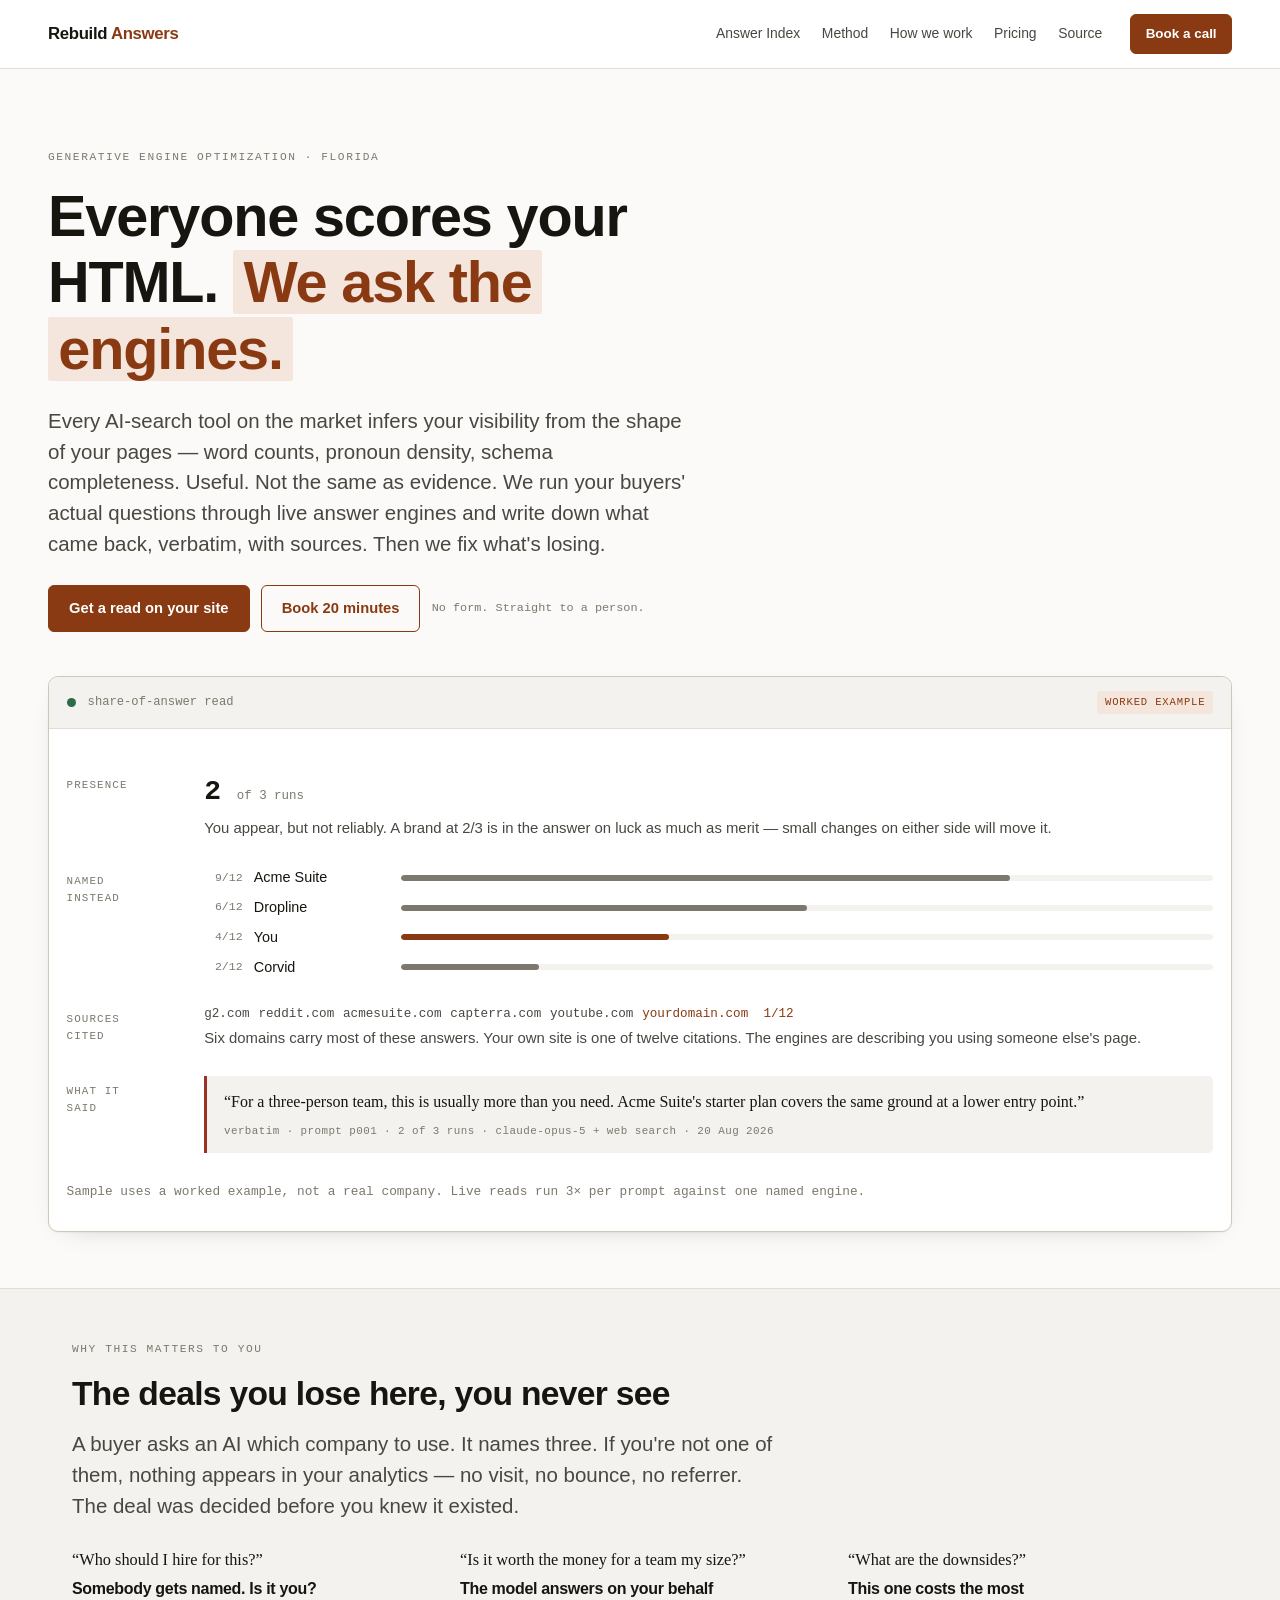
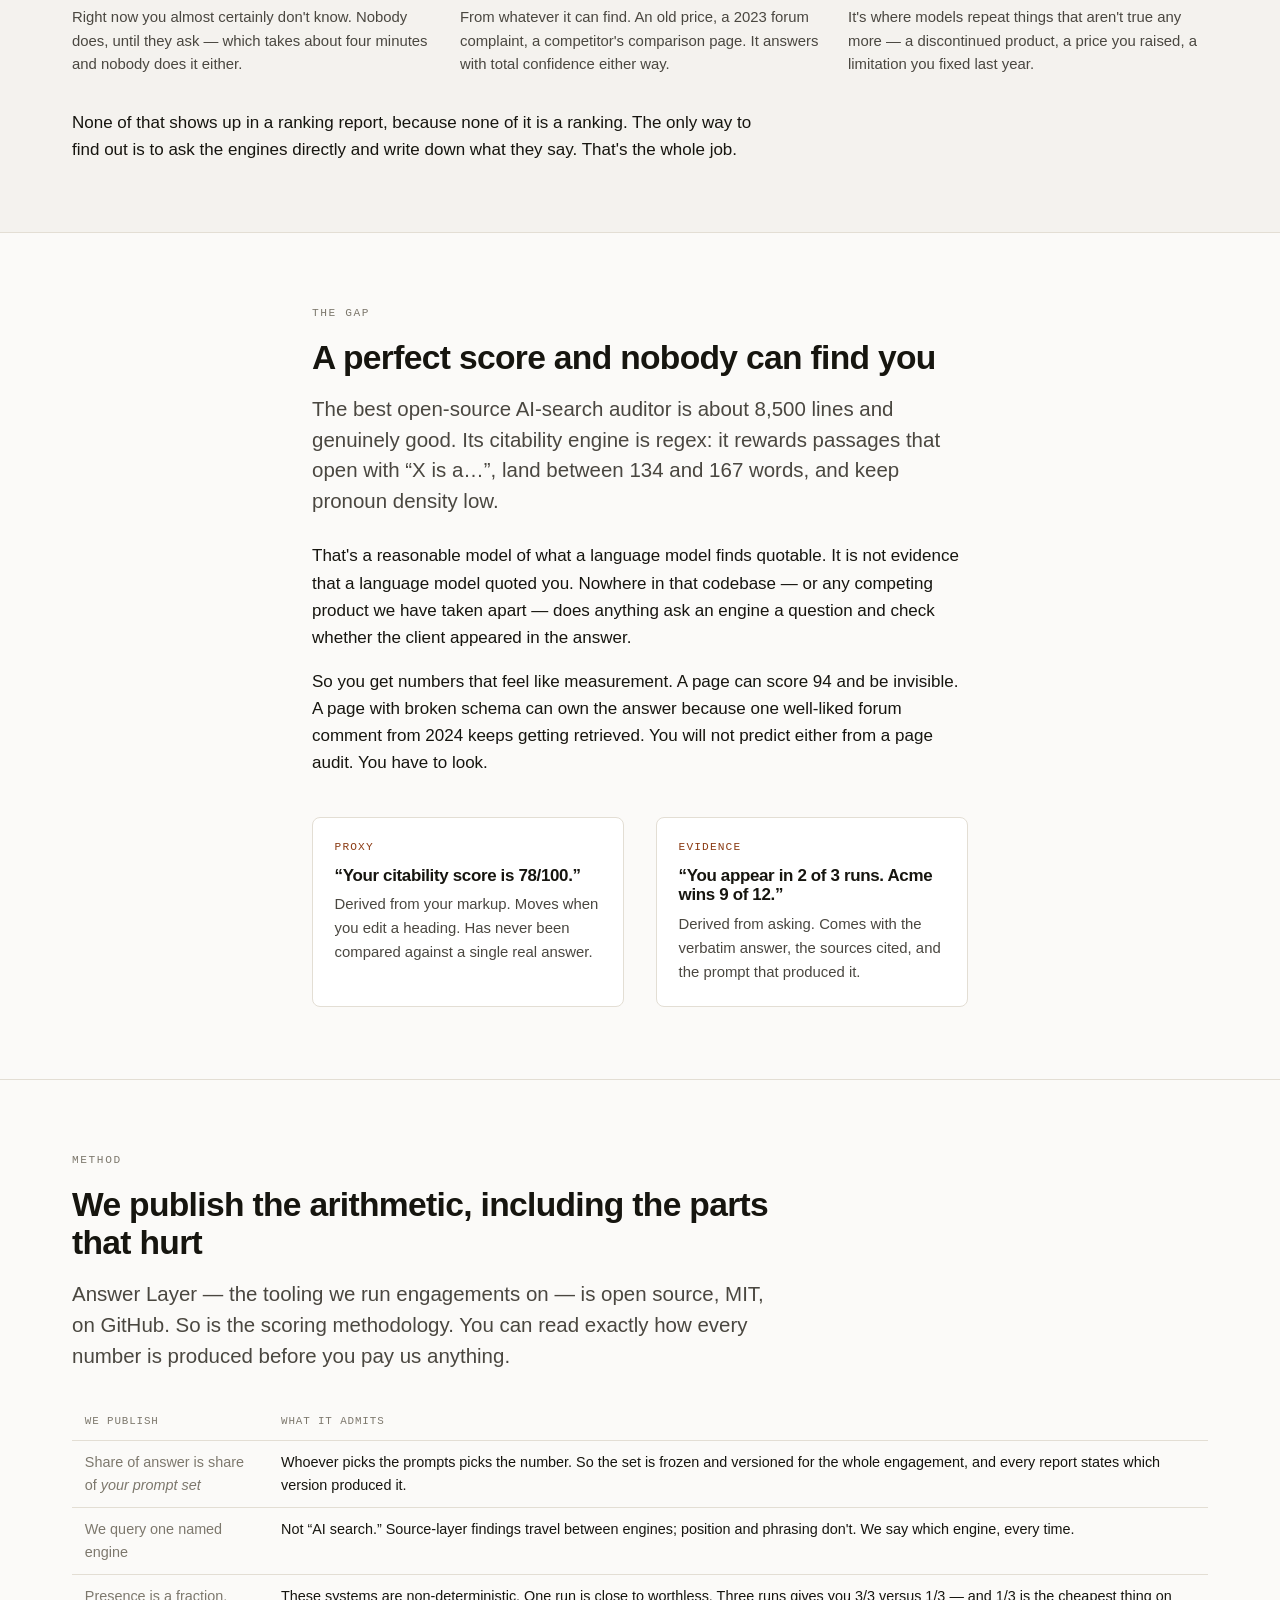
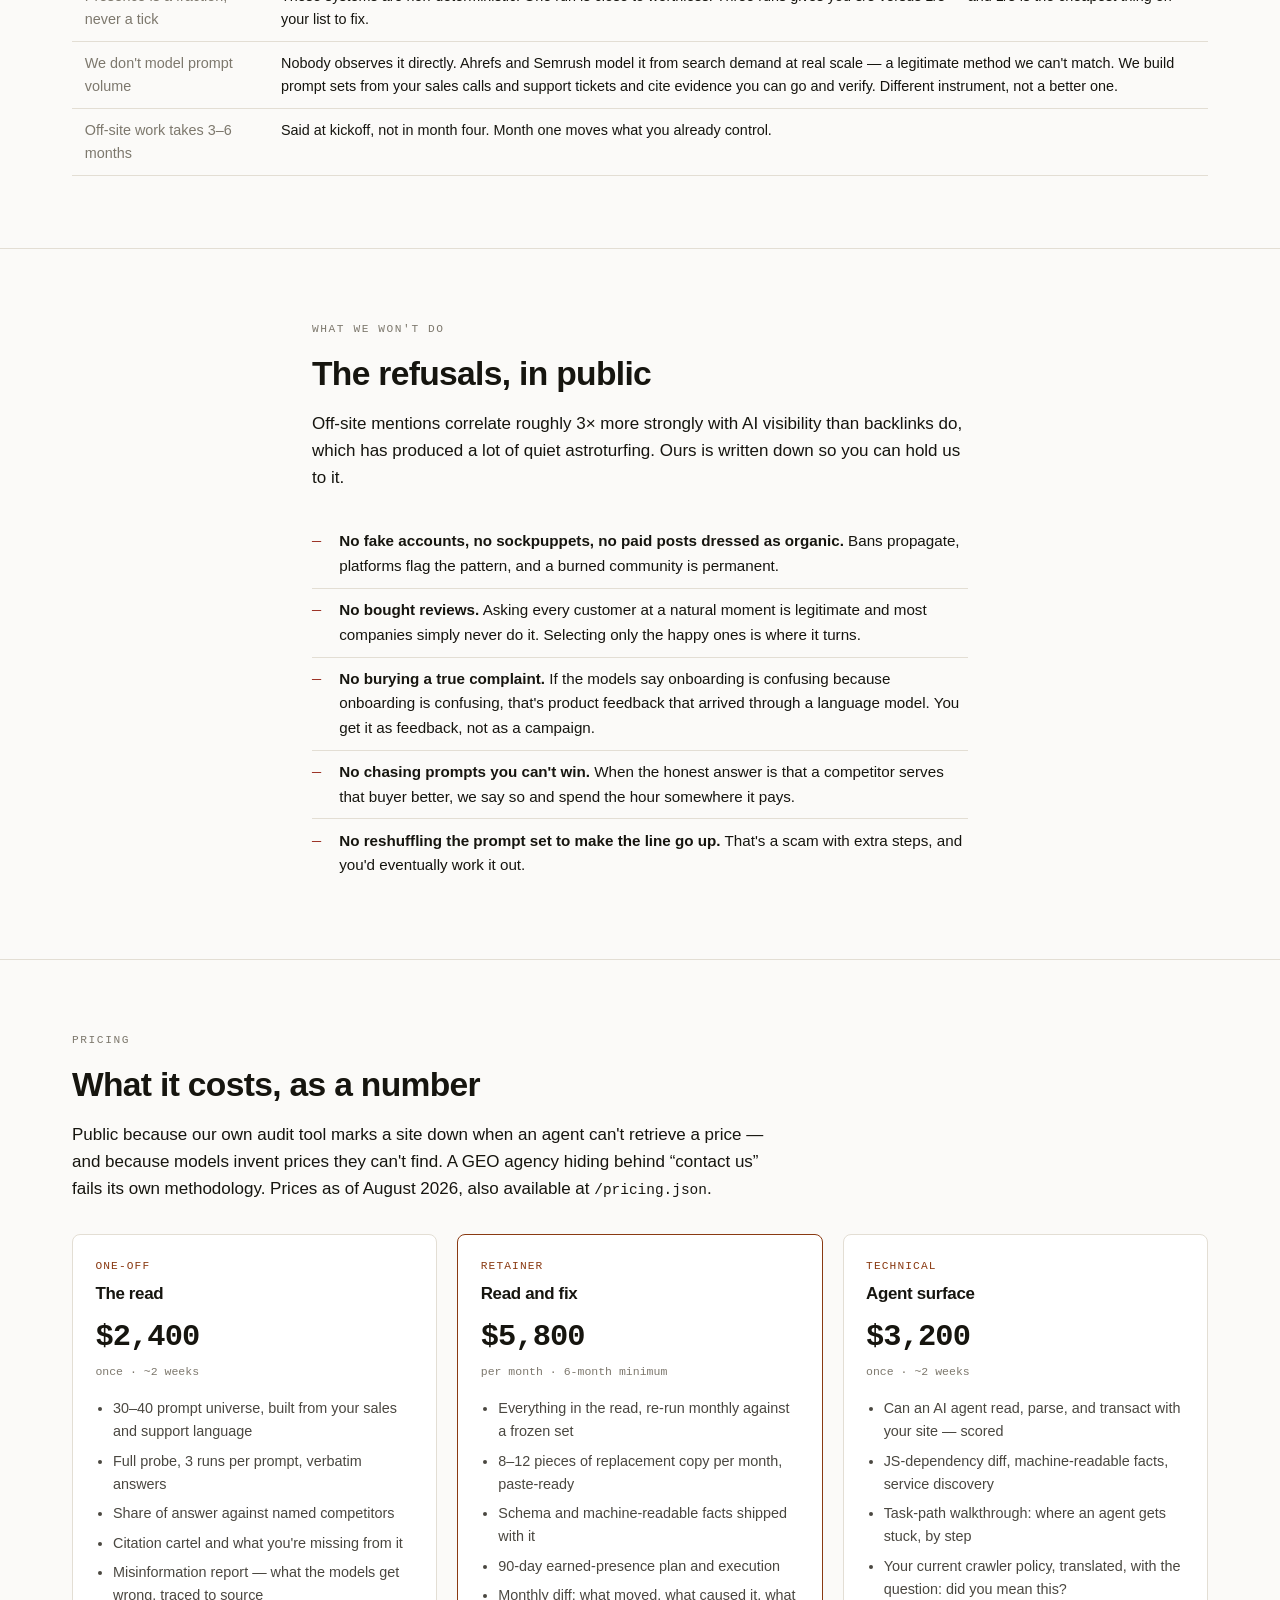
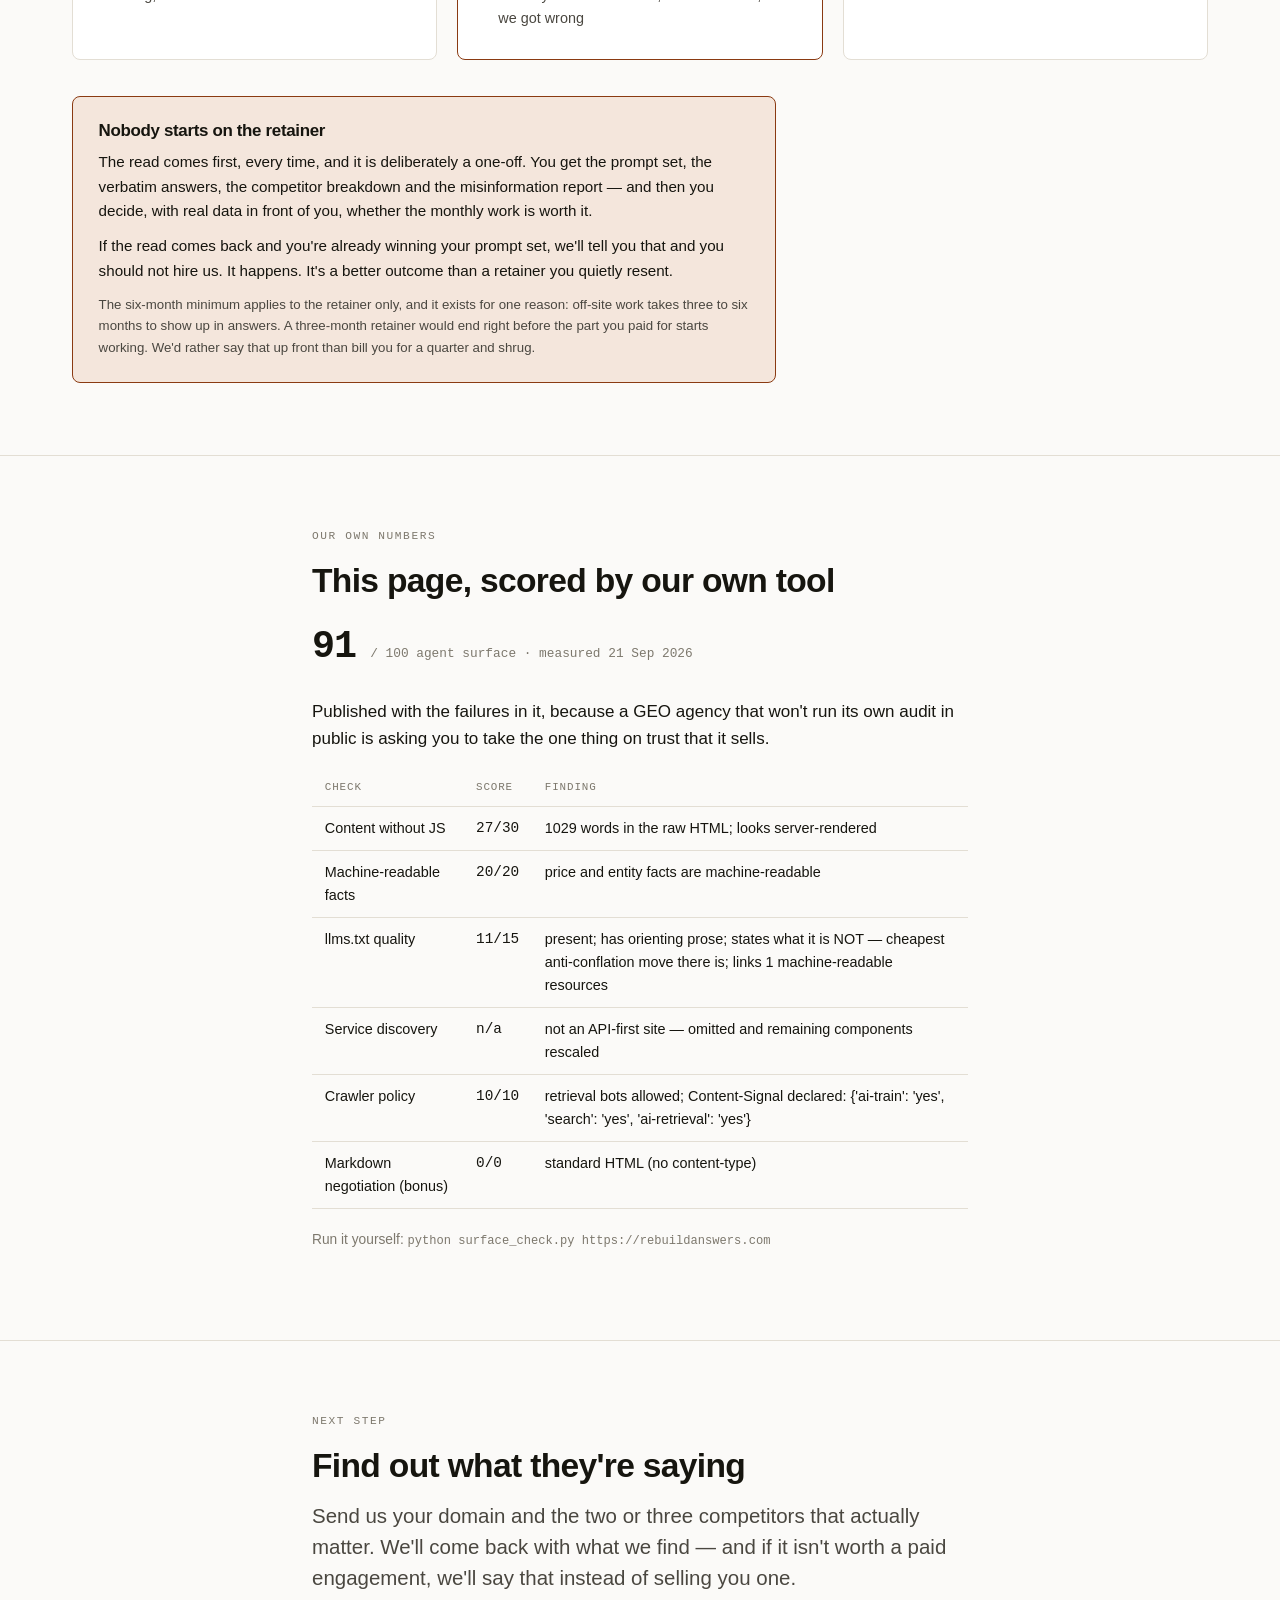
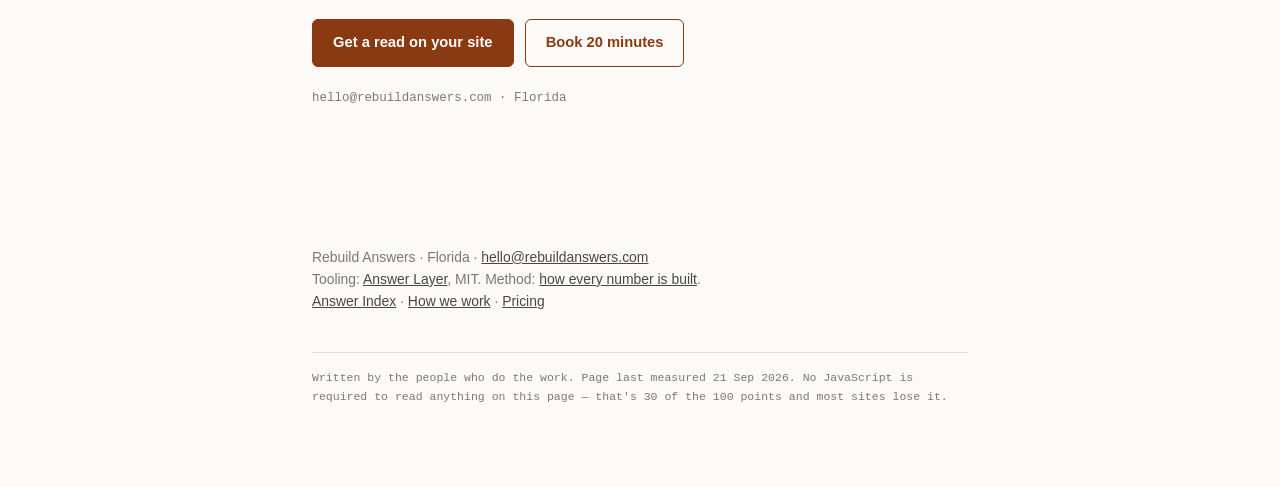
==== site/index.html @ 6342d777 "Rebuild Answers — site and Answer Layer tooling Static five-page site plus the open-source GEO tooli" ====
<!doctype html>
<html lang="en">
<head>
<meta charset="utf-8">
<meta name="viewport" content="width=device-width, initial-scale=1">
<title>Rebuild Answers — we measure whether AI actually recommends you</title>
<meta name="description" content="Most AI search tools score your HTML and infer visibility. We ask the engines your buyers' questions and write down what came back. The method is open source.">
<link rel="canonical" href="https://rebuildanswers.com/">
<meta property="og:type" content="website">
<meta property="og:site_name" content="Rebuild Answers">
<meta property="og:title" content="Rebuild Answers — we measure whether AI actually recommends you">
<meta property="og:description" content="Most AI search tools score your HTML and infer visibility. We ask the engines your buyers' questions and write down what came back. The method is open source.">
<meta property="og:url" content="https://rebuildanswers.com/">
<meta property="og:image" content="https://rebuildanswers.com/og.png">
<meta property="og:image:width" content="1200">
<meta property="og:image:height" content="630">
<meta property="og:image:alt" content="Rebuild Answers — Everyone scores your HTML. We ask the engines.">
<meta name="twitter:card" content="summary_large_image">
<meta name="twitter:title" content="Rebuild Answers — we measure whether AI actually recommends you">
<meta name="twitter:description" content="Most AI search tools score your HTML and infer visibility. We ask the engines your buyers' questions and write down what came back. The method is open source.">
<meta name="twitter:image" content="https://rebuildanswers.com/og.png">
<script type="application/ld+json">
{"@context":"https://schema.org","@graph":[
 {"@type":"Organization","@id":"https://rebuildanswers.com/#org","name":"Rebuild Answers",
  "url":"https://rebuildanswers.com","email":"hello@rebuildanswers.com",
  "description":"Generative engine optimization measured against live AI answer engines rather than inferred from page structure.",
  "address":{"@type":"PostalAddress","addressRegion":"FL","addressCountry":"US"},
  "sameAs":["https://github.com/rebuildanswers/answer-layer"]},
 {"@type":"Service","name":"The read","provider":{"@id":"https://rebuildanswers.com/#org"},
  "offers":{"@type":"Offer","price":"2400","priceCurrency":"USD","availability":"https://schema.org/InStock"}},
 {"@type":"Service","name":"Read and fix","provider":{"@id":"https://rebuildanswers.com/#org"},
  "offers":{"@type":"Offer","price":"5800","priceCurrency":"USD","availability":"https://schema.org/InStock"}},
 {"@type":"Service","name":"Agent surface","provider":{"@id":"https://rebuildanswers.com/#org"},
  "offers":{"@type":"Offer","price":"3200","priceCurrency":"USD","availability":"https://schema.org/InStock"}}
]}
</script>

<link rel="stylesheet" href="site.css">
</head>
<body>

<!-- ===================================================================
     TWO PLACEHOLDERS TO SWAP BEFORE LAUNCH. Both repeat on every page.
       1. BOOKING URL   — every "Book a call"/"Book 20 minutes" href.
                          Currently a cal.com path that does NOT exist yet.
       2. hello@rebuildanswers.com — must be a mailbox that actually receives mail.
     The mailto CTAs work the moment #2 is real; #1 needs an account.
     To change the brand name or domain everywhere, run ./rename.sh
     =================================================================== -->
<header>
  <div class="wrap bar">
    <a class="logo" href="index.html">Rebuild<span>&nbsp;Answers</span></a>
    <nav>
      <a href="answer-index.html">Answer Index</a>
      <a href="method.html">Method</a>
      <a href="work.html">How we work</a>
      <a href="pricing.html">Pricing</a>
      <a href="https://github.com/rebuildanswers/answer-layer">Source</a>
    </nav>
    <a class="btn sm" href="https://cal.com/rebuildanswers/20min">Book a call</a>
  </div>
</header>

<main>

<div class="wrap hero">
  <p class="eyebrow">Generative engine optimization · Florida</p>
  <h1>Everyone scores your HTML. <span class="mark">We ask the engines.</span></h1>
  <p class="lede">
    Every AI-search tool on the market infers your visibility from the shape of your pages —
    word counts, pronoun density, schema completeness. Useful. Not the same as evidence.
    We run your buyers' actual questions through live answer engines and write down what came
    back, verbatim, with sources. Then we fix what's losing.
  </p>

  <div class="btn-row">
    <a class="btn" href="mailto:hello@rebuildanswers.com?subject=Read%20request&amp;body=Domain%3A%20%0ACompetitors%20that%20matter%3A%20%0AWhat%20we%20sell%2C%20in%20a%20sentence%3A%20%0A">Get a read on your site</a>
    <a class="btn ghost" href="https://cal.com/rebuildanswers/20min">Book 20 minutes</a>
    <span class="btn-note">No form. Straight to a person.</span>
  </div>

  <div class="read">
    <div class="read-head">
      <span class="dot live"></span>
      <span>share-of-answer read</span>
      <span class="tag">worked example</span>
    </div>
    <div class="read-body">

      <dl class="result">
        <dt>Presence</dt>
        <dd>
          <div class="frac">2 <small>of 3 runs</small></div>
          <div class="reading">
            You appear, but not reliably. A brand at 2/3 is in the answer on luck as much as
            merit — small changes on either side will move it.
          </div>
        </dd>

        <dt>Named<br>instead</dt>
        <dd>
          <ul class="rivals">
            <li><span class="n">9/12</span><span class="who">Acme Suite</span>
                <span class="meter"><i style="width:75%"></i></span></li>
            <li><span class="n">6/12</span><span class="who">Dropline</span>
                <span class="meter"><i style="width:50%"></i></span></li>
            <li><span class="n">4/12</span><span class="who">You</span>
                <span class="meter you"><i style="width:33%"></i></span></li>
            <li><span class="n">2/12</span><span class="who">Corvid</span>
                <span class="meter"><i style="width:17%"></i></span></li>
          </ul>
        </dd>

        <dt>Sources<br>cited</dt>
        <dd>
          <ul class="hosts">
            <li>g2.com</li><li>reddit.com</li><li>acmesuite.com</li>
            <li>capterra.com</li><li>youtube.com</li>
            <li class="hit">yourdomain.com &nbsp;1/12</li>
          </ul>
          <div class="reading">
            Six domains carry most of these answers. Your own site is one of twelve citations.
            The engines are describing you using someone else's page.
          </div>
        </dd>

        <dt>What it<br>said</dt>
        <dd>
          <blockquote class="said">
            “For a three-person team, this is usually more than you need. Acme Suite's starter
            plan covers the same ground at a lower entry point.”
            <cite>verbatim · prompt p001 · 2 of 3 runs · claude-opus-5 + web search · 20 Aug 2026</cite>
          </blockquote>
        </dd>
      </dl>

      <p style="font-size:.8rem;color:var(--ink-3);margin:1.5rem 0 0;font-family:var(--mono)">
        Sample uses a worked example, not a real company. Live reads run 3× per prompt against
        one named engine.
      </p>

    </div>
  </div>
</div>

<div class="outcome">
  <div class="wrap">
   <div class="narrow">
    <p class="eyebrow">Why this matters to you</p>
    <h2>The deals you lose here, you never see</h2>
    <p class="lede" style="margin-bottom:.5rem">
      A buyer asks an AI which company to use. It names three. If you're not one of them,
      nothing appears in your analytics — no visit, no bounce, no referrer. The deal was
      decided before you knew it existed.
    </p>
   </div>

    <div class="stakes">
      <div class="stake">
        <span class="q">Who should I hire for this?</span>
        <h3>Somebody gets named. Is it you?</h3>
        <p>Right now you almost certainly don't know. Nobody does, until they ask — which
        takes about four minutes and nobody does it either.</p>
      </div>
      <div class="stake">
        <span class="q">Is it worth the money for a team my size?</span>
        <h3>The model answers on your behalf</h3>
        <p>From whatever it can find. An old price, a 2023 forum complaint, a competitor's
        comparison page. It answers with total confidence either way.</p>
      </div>
      <div class="stake">
        <span class="q">What are the downsides?</span>
        <h3>This one costs the most</h3>
        <p>It's where models repeat things that aren't true any more — a discontinued product,
        a price you raised, a limitation you fixed last year.</p>
      </div>
    </div>

   <div class="narrow">
    <p style="margin-top:2rem">
      None of that shows up in a ranking report, because none of it is a ranking. The only way
      to find out is to ask the engines directly and write down what they say. That's the
      whole job.
    </p>
   </div>
  </div>
</div>

<section>
  <div class="wrap narrow">
    <p class="eyebrow">The gap</p>
    <h2>A perfect score and nobody can find you</h2>
    <p class="lede" style="margin-bottom:1.6rem">
      The best open-source AI-search auditor is about 8,500 lines and genuinely good. Its
      citability engine is regex: it rewards passages that open with “X is a…”, land between
      134 and 167 words, and keep pronoun density low.
    </p>
    <p>
      That's a reasonable model of what a language model finds quotable. It is not evidence
      that a language model quoted you. Nowhere in that codebase — or any competing product we
      have taken apart — does anything ask an engine a question and check whether the client
      appeared in the answer.
    </p>
    <p>
      So you get numbers that feel like measurement. A page can score 94 and be invisible. A
      page with broken schema can own the answer because one well-liked forum comment from 2024
      keeps getting retrieved. You will not predict either from a page audit. You have to look.
    </p>

    <div class="cols" style="margin-top:2.5rem">
      <div class="card">
        <span class="kicker">Proxy</span>
        <h3>“Your citability score is 78/100.”</h3>
        <p>Derived from your markup. Moves when you edit a heading. Has never been compared
        against a single real answer.</p>
      </div>
      <div class="card">
        <span class="kicker">Evidence</span>
        <h3>“You appear in 2 of 3 runs. Acme wins 9 of 12.”</h3>
        <p>Derived from asking. Comes with the verbatim answer, the sources cited, and the
        prompt that produced it.</p>
      </div>
    </div>
  </div>
</section>

<section>
  <div class="wrap">
    <div class="narrow">
      <p class="eyebrow">Method</p>
      <h2>We publish the arithmetic, including the parts that hurt</h2>
      <p class="lede" style="margin-bottom:2rem">
        Answer Layer — the tooling we run engagements on — is open source, MIT, on GitHub. So is
        the scoring methodology. You can read exactly how every number is produced before you
        pay us anything.
      </p>
    </div>

    <div class="scroll">
      <table class="vs">
        <thead>
          <tr><th>We publish</th><th>What it admits</th></tr>
        </thead>
        <tbody>
          <tr>
            <td>Share of answer is share of <em>your prompt set</em></td>
            <td>Whoever picks the prompts picks the number. So the set is frozen and versioned
                for the whole engagement, and every report states which version produced it.</td>
          </tr>
          <tr>
            <td>We query one named engine</td>
            <td>Not “AI search.” Source-layer findings travel between engines; position and
                phrasing don't. We say which engine, every time.</td>
          </tr>
          <tr>
            <td>Presence is a fraction, never a tick</td>
            <td>These systems are non-deterministic. One run is close to worthless. Three runs
                gives you 3/3 versus 1/3 — and 1/3 is the cheapest thing on your list to fix.</td>
          </tr>
          <tr>
            <td>We don't model prompt volume</td>
            <td>Nobody observes it directly. Ahrefs and Semrush model it from search demand at
                real scale — a legitimate method we can't match. We build prompt sets from your
                sales calls and support tickets and cite evidence you can go and verify.
                Different instrument, not a better one.</td>
          </tr>
          <tr>
            <td>Off-site work takes 3–6 months</td>
            <td>Said at kickoff, not in month four. Month one moves what you already control.</td>
          </tr>
        </tbody>
      </table>
    </div>
  </div>
</section>

<section>
  <div class="wrap narrow">
    <p class="eyebrow">What we won't do</p>
    <h2>The refusals, in public</h2>
    <p style="margin-bottom:1.8rem">
      Off-site mentions correlate roughly 3× more strongly with AI visibility than backlinks do,
      which has produced a lot of quiet astroturfing. Ours is written down so you can hold us
      to it.
    </p>
    <ul class="no">
      <li><b>No fake accounts, no sockpuppets, no paid posts dressed as organic.</b>
        Bans propagate, platforms flag the pattern, and a burned community is permanent.</li>
      <li><b>No bought reviews.</b> Asking every customer at a natural moment is legitimate and
        most companies simply never do it. Selecting only the happy ones is where it turns.</li>
      <li><b>No burying a true complaint.</b> If the models say onboarding is confusing because
        onboarding is confusing, that's product feedback that arrived through a language model.
        You get it as feedback, not as a campaign.</li>
      <li><b>No chasing prompts you can't win.</b> When the honest answer is that a competitor
        serves that buyer better, we say so and spend the hour somewhere it pays.</li>
      <li><b>No reshuffling the prompt set to make the line go up.</b> That's a scam with extra
        steps, and you'd eventually work it out.</li>
    </ul>
  </div>
</section>

<section>
  <div class="wrap">
    <div class="narrow">
      <p class="eyebrow">Pricing</p>
      <h2>What it costs, as a number</h2>
      <p style="margin-bottom:2rem">
        Public because our own audit tool marks a site down when an agent can't retrieve a
        price — and because models invent prices they can't find. A GEO agency hiding behind
        “contact us” fails its own methodology. Prices as of August 2026, also available at
        <code style="font-family:var(--mono);font-size:.85em">/pricing.json</code>.
      </p>
    </div>

    <div class="price">
      <div class="tier">
        <span class="kicker">One-off</span>
        <h3>The read</h3>
        <div class="amt">$2,400</div>
        <div class="per">once · ~2 weeks</div>
        <ul>
          <li>30–40 prompt universe, built from your sales and support language</li>
          <li>Full probe, 3 runs per prompt, verbatim answers</li>
          <li>Share of answer against named competitors</li>
          <li>Citation cartel and what you're missing from it</li>
          <li>Misinformation report — what the models get wrong, traced to source</li>
        </ul>
      </div>
      <div class="tier mid">
        <span class="kicker">Retainer</span>
        <h3>Read and fix</h3>
        <div class="amt">$5,800</div>
        <div class="per">per month · 6-month minimum</div>
        <ul>
          <li>Everything in the read, re-run monthly against a frozen set</li>
          <li>8–12 pieces of replacement copy per month, paste-ready</li>
          <li>Schema and machine-readable facts shipped with it</li>
          <li>90-day earned-presence plan and execution</li>
          <li>Monthly diff: what moved, what caused it, what we got wrong</li>
        </ul>
      </div>
      <div class="tier">
        <span class="kicker">Technical</span>
        <h3>Agent surface</h3>
        <div class="amt">$3,200</div>
        <div class="per">once · ~2 weeks</div>
        <ul>
          <li>Can an AI agent read, parse, and transact with your site — scored</li>
          <li>JS-dependency diff, machine-readable facts, service discovery</li>
          <li>Task-path walkthrough: where an agent gets stuck, by step</li>
          <li>Your current crawler policy, translated, with the question: did you mean this?</li>
        </ul>
      </div>
    </div>

    <div class="narrow">
      <div class="reversal">
        <h3>Nobody starts on the retainer</h3>
        <p>
          The read comes first, every time, and it is deliberately a one-off. You get the
          prompt set, the verbatim answers, the competitor breakdown and the misinformation
          report — and then you decide, with real data in front of you, whether the monthly
          work is worth it.
        </p>
        <p>
          If the read comes back and you're already winning your prompt set, we'll tell you
          that and you should not hire us. It happens. It's a better outcome than a retainer
          you quietly resent.
        </p>
        <p class="small">
          The six-month minimum applies to the retainer only, and it exists for one reason:
          off-site work takes three to six months to show up in answers. A three-month
          retainer would end right before the part you paid for starts working. We'd rather
          say that up front than bill you for a quarter and shrug.
        </p>
      </div>
    </div>
  </div>
</section>

<section>
  <div class="wrap narrow">
    <p class="eyebrow">Our own numbers</p>
    <h2>This page, scored by our own tool</h2>
    <div class="score-line">
      <b>91</b><span>/ 100 agent surface · measured 21 Sep 2026</span>
    </div>
    <p>
      Published with the failures in it, because a GEO agency that won't run its own audit in
      public is asking you to take the one thing on trust that it sells.
    </p>
    <div class="scroll">
      <table>
        <thead><tr><th>Check</th><th>Score</th><th>Finding</th></tr></thead>
        <tbody>
          <tr><td>Content without JS</td><td class="num">27/30</td><td>1029 words in the raw HTML; looks server-rendered</td></tr>
          <tr><td>Machine-readable facts</td><td class="num">20/20</td><td>price and entity facts are machine-readable</td></tr>
          <tr><td>llms.txt quality</td><td class="num">11/15</td><td>present; has orienting prose; states what it is NOT — cheapest anti-conflation move there is; links 1 machine-readable resources</td></tr>
          <tr><td>Service discovery</td><td class="num">n/a</td><td>not an API-first site — omitted and remaining components rescaled</td></tr>
          <tr><td>Crawler policy</td><td class="num">10/10</td><td>retrieval bots allowed; Content-Signal declared: {&#x27;ai-train&#x27;: &#x27;yes&#x27;, &#x27;search&#x27;: &#x27;yes&#x27;, &#x27;ai-retrieval&#x27;: &#x27;yes&#x27;}</td></tr>
          <tr><td>Markdown negotiation (bonus)</td><td class="num">0/0</td><td>standard HTML (no content-type)</td></tr>
        </tbody>
      </table>
    </div>
    <p style="font-size:.86rem;color:var(--ink-3);margin-top:1.25rem">
      Run it yourself:
      <code style="font-family:var(--mono)">python surface_check.py https://rebuildanswers.com</code>
    </p>
  </div>
</section>

<section style="border-bottom:0">
  <div class="wrap narrow" style="text-align:left">
    <p class="eyebrow">Next step</p>
    <h2>Find out what they're saying</h2>
    <p class="lede" style="margin-bottom:0">
      Send us your domain and the two or three competitors that actually matter. We'll come
      back with what we find — and if it isn't worth a paid engagement, we'll say that instead
      of selling you one.
    </p>
    <div class="btn-row">
      <a class="btn" href="mailto:hello@rebuildanswers.com?subject=Read%20request&amp;body=Domain%3A%20%0ACompetitors%20that%20matter%3A%20%0AWhat%20we%20sell%2C%20in%20a%20sentence%3A%20%0A">Get a read on your site</a>
      <a class="btn ghost" href="https://cal.com/rebuildanswers/20min">Book 20 minutes</a>
    </div>
    <p class="mono-sm" style="margin-top:1.4rem">
      hello@rebuildanswers.com · Florida
    </p>
  </div>
</section>

</main>

<footer>
  <div class="wrap narrow">
    <p>
      Rebuild Answers · Florida · <a href="mailto:hello@rebuildanswers.com">hello@rebuildanswers.com</a><br>
      Tooling: <a href="https://github.com/rebuildanswers/answer-layer">Answer Layer</a>, MIT.
      Method: <a href="method.html">how every number is built</a>.<br>
      <a href="answer-index.html">Answer Index</a> ·
      <a href="work.html">How we work</a> ·
      <a href="pricing.html">Pricing</a>
    </p>
    <p class="byline">
      Written by the people who do the work. Page last measured 21 Sep 2026.
      No JavaScript is required to read anything on this page — that's 30 of the 100 points and
      most sites lose it.
    </p>
  </div>
</footer>

</body>
</html>
---- site/site.css ----
:root{
  --bg:#fbfaf8; --surface:#ffffff; --sunk:#f4f2ee;
  --ink:#16150f; --ink-2:#4a4740; --ink-3:#7d786d;
  --line:#e3ded4; --line-2:#cfc8ba;
  --accent:#8a3a12; --accent-soft:#f4e6dc;
  --good:#2f6b46; --warn:#8a6a12; --bad:#9c3226;
  --mono:ui-monospace,"SF Mono",SFMono-Regular,Menlo,Consolas,"Liberation Mono",monospace;
  --sans:ui-sans-serif,-apple-system,BlinkMacSystemFont,"Segoe UI",Inter,Helvetica,Arial,sans-serif;
  --serif:ui-serif,Georgia,"Iowan Old Style","Times New Roman",serif;
  --maxw:74rem;
}
@media (prefers-color-scheme:dark){
  :root:not([data-theme="light"]){
    --bg:#121110; --surface:#1a1917; --sunk:#100f0e;
    --ink:#f2efe8; --ink-2:#b8b3a8; --ink-3:#88837a;
    --line:#2c2a26; --line-2:#3d3a34;
    --accent:#e08a54; --accent-soft:#2a1d14;
    --good:#6fb98a; --warn:#d4ac52; --bad:#e0796a;
  }
}
:root[data-theme="dark"]{
  --bg:#121110; --surface:#1a1917; --sunk:#100f0e;
  --ink:#f2efe8; --ink-2:#b8b3a8; --ink-3:#88837a;
  --line:#2c2a26; --line-2:#3d3a34;
  --accent:#e08a54; --accent-soft:#2a1d14;
  --good:#6fb98a; --warn:#d4ac52; --bad:#e0796a;
}
*{box-sizing:border-box}
html{-webkit-text-size-adjust:100%}
body{
  margin:0; background:var(--bg); color:var(--ink);
  font-family:var(--sans); font-size:17px; line-height:1.6;
  -webkit-font-smoothing:antialiased;
}
.wrap{max-width:var(--maxw); margin:0 auto; padding:0 1.5rem}
.narrow{max-width:44rem}
a{color:inherit}
h1,h2,h3{line-height:1.15; letter-spacing:-.02em; margin:0}
h1{font-size:clamp(2.1rem,5.4vw,3.6rem); font-weight:640}
h2{font-size:clamp(1.5rem,3.2vw,2.1rem); font-weight:620}
h3{font-size:1.06rem; font-weight:640}
h2 + p, h2 + .lede, h2 + .score-line, h2 + ul{margin-top:1rem}
h1 + .lede{margin-top:0}
p{margin:0 0 1.05rem}
.lede{font-size:clamp(1.06rem,2.1vw,1.28rem); color:var(--ink-2); line-height:1.5}
.eyebrow{
  font-family:var(--mono); font-size:.7rem; letter-spacing:.14em;
  text-transform:uppercase; color:var(--ink-3); margin:0 0 1rem
}
.rule{height:1px; background:var(--line); border:0; margin:0}
section{padding:4.5rem 0; border-bottom:1px solid var(--line)}
@media (max-width:640px){section{padding:3rem 0}}

/* header */
header{border-bottom:1px solid var(--line); background:var(--surface)}
.bar{display:flex; align-items:center; gap:1.5rem; padding:.9rem 0; flex-wrap:wrap}
.logo{font-weight:660; letter-spacing:-.02em; text-decoration:none; font-size:1.05rem}
.logo span{color:var(--accent)}
nav{margin-left:auto; display:flex; gap:1.35rem; flex-wrap:wrap}
nav a{
  font-size:.87rem; color:var(--ink-2); text-decoration:none;
  border-bottom:1px solid transparent; padding-bottom:2px
}
nav a:hover{color:var(--ink); border-bottom-color:var(--line-2)}

/* hero */
.hero{padding:5rem 0 3.5rem}
.hero h1{max-width:20ch; margin-bottom:1.5rem}
.hero .lede{max-width:56ch}
.strike{color:var(--ink-3)}
.mark{
  background:var(--accent-soft); color:var(--accent);
  padding:0 .18em; border-radius:2px; box-decoration-break:clone;
  -webkit-box-decoration-break:clone;
}

/* the read box */
.read{
  background:var(--surface); border:1px solid var(--line-2);
  border-radius:10px; overflow:hidden; margin-top:2.75rem;
  box-shadow:0 1px 2px rgba(0,0,0,.04), 0 8px 28px -18px rgba(0,0,0,.28);
}
.read-head{
  display:flex; gap:.75rem; align-items:center; flex-wrap:wrap;
  padding:.85rem 1.1rem; border-bottom:1px solid var(--line); background:var(--sunk);
  font-family:var(--mono); font-size:.76rem; color:var(--ink-3);
}
.dot{width:9px;height:9px;border-radius:50%;background:var(--line-2);flex:none}
.dot.live{background:var(--good)}
.tag{
  margin-left:auto; font-family:var(--mono); font-size:.66rem; letter-spacing:.08em;
  text-transform:uppercase; color:var(--accent); background:var(--accent-soft);
  padding:.2rem .5rem; border-radius:3px;
}
.read-body{padding:1.5rem 1.1rem 1.75rem}
.field{display:flex; gap:.6rem; flex-wrap:wrap; margin-bottom:1.6rem}
.field input{
  flex:1 1 15rem; min-width:0; font-family:var(--mono); font-size:.95rem;
  padding:.7rem .85rem; border:1px solid var(--line-2); border-radius:6px;
  background:var(--bg); color:var(--ink);
}
.field button{
  font:inherit; font-size:.92rem; font-weight:560; padding:.7rem 1.3rem;
  border:1px solid var(--accent); border-radius:6px; cursor:pointer;
  background:var(--accent); color:#fff;
}
.field button:hover{filter:brightness(1.08)}

/* result */
.result{display:grid; grid-template-columns:minmax(0,7rem) minmax(0,1fr); gap:1.25rem 1.6rem}
@media (max-width:620px){.result{grid-template-columns:1fr; gap:.5rem 0}}
.result dt{
  font-family:var(--mono); font-size:.68rem; letter-spacing:.1em; text-transform:uppercase;
  color:var(--ink-3); padding-top:.42rem;
}
.result dd{margin:0 0 .35rem}
.frac{font-family:var(--mono); font-size:1.75rem; font-weight:600; letter-spacing:-.02em}
.frac small{font-size:.78rem; font-weight:400; color:var(--ink-3); letter-spacing:0}
.reading{color:var(--ink-2); font-size:.93rem; margin-top:.15rem}
.rivals{list-style:none; margin:0; padding:0; display:flex; flex-direction:column; gap:.42rem}
.rivals li{display:flex; align-items:center; gap:.7rem; font-size:.9rem}
.rivals .n{
  font-family:var(--mono); font-size:.72rem; color:var(--ink-3);
  width:2.4rem; flex:none; text-align:right;
}
.meter{flex:1; height:6px; background:var(--sunk); border-radius:3px; overflow:hidden; min-width:3rem}
.meter i{display:block; height:100%; background:var(--ink-3); border-radius:3px}
.meter.you i{background:var(--accent)}
.rivals .who{width:8.5rem; flex:none}
@media (max-width:620px){.rivals .who{width:6.5rem}}
.hosts{
  font-family:var(--mono); font-size:.79rem; color:var(--ink-2);
  display:flex; flex-wrap:wrap; gap:.3rem .55rem; margin:0; padding:0; list-style:none;
}
.hosts li{white-space:nowrap}
.hosts .hit{color:var(--accent)}
blockquote.said{
  margin:0; padding:.85rem 1.05rem; background:var(--sunk);
  border-left:3px solid var(--bad); border-radius:0 5px 5px 0;
  font-family:var(--serif); font-size:1rem; line-height:1.5;
}
blockquote.said cite{
  display:block; margin-top:.55rem; font-family:var(--mono); font-style:normal;
  font-size:.68rem; color:var(--ink-3); letter-spacing:.04em;
}

/* generic bits */
.cols{display:grid; grid-template-columns:repeat(auto-fit,minmax(15rem,1fr)); gap:2rem}
.cols.two{grid-template-columns:repeat(auto-fit,minmax(19rem,1fr))}
.card{
  background:var(--surface); border:1px solid var(--line);
  border-radius:8px; padding:1.35rem;
}
.card h3{margin-bottom:.5rem}
.card p{font-size:.93rem; color:var(--ink-2); margin-bottom:0}
.kicker{
  font-family:var(--mono); font-size:.7rem; letter-spacing:.1em; text-transform:uppercase;
  color:var(--accent); display:block; margin-bottom:.55rem;
}
.scroll{overflow-x:auto; -webkit-overflow-scrolling:touch}
table{border-collapse:collapse; width:100%; min-width:34rem; font-size:.9rem}
th,td{text-align:left; padding:.62rem .8rem; border-bottom:1px solid var(--line); vertical-align:top}
th{
  font-family:var(--mono); font-size:.68rem; letter-spacing:.08em; text-transform:uppercase;
  color:var(--ink-3); font-weight:500;
}
td.num{font-family:var(--mono); white-space:nowrap}
.vs td:first-child{color:var(--ink-3)}
.no{list-style:none; margin:0; padding:0}
.no li{
  padding:.6rem 0 .6rem 1.7rem; border-bottom:1px solid var(--line);
  position:relative; font-size:.95rem;
}
.no li:last-child{border-bottom:0}
.no li::before{
  content:"—"; position:absolute; left:0; top:.6rem;
  font-family:var(--mono); color:var(--bad);
}
.no b{font-weight:600}
.price{display:grid; grid-template-columns:repeat(auto-fit,minmax(16rem,1fr)); gap:1.25rem}
.tier{
  border:1px solid var(--line); border-radius:8px; padding:1.4rem;
  background:var(--surface); display:flex; flex-direction:column;
}
.tier.mid{border-color:var(--accent)}
.tier .amt{
  font-family:var(--mono); font-size:1.9rem; font-weight:600;
  letter-spacing:-.03em; margin:.55rem 0 .1rem;
}
.tier .per{font-family:var(--mono); font-size:.72rem; color:var(--ink-3)}
.tier ul{margin:1rem 0 0; padding:0 0 0 1.1rem; font-size:.9rem; color:var(--ink-2)}
.tier li{margin-bottom:.4rem}
.score-line{
  display:flex; align-items:baseline; gap:.9rem; flex-wrap:wrap;
  font-family:var(--mono); margin-bottom:1.25rem;
}
.score-line b{font-size:2.4rem; font-weight:600; letter-spacing:-.03em}
.score-line span{font-size:.8rem; color:var(--ink-3)}
footer{padding:3rem 0 4rem; font-size:.87rem; color:var(--ink-3)}
footer a{color:var(--ink-2)}
.byline{
  font-family:var(--mono); font-size:.72rem; color:var(--ink-3);
  margin-top:2.5rem; padding-top:1rem; border-top:1px solid var(--line);
}

/* ===========================================================================
   Added 2026-09-21 — components for the CTA path, outcome layer, risk
   reversal, and the four sub-pages. Everything above this line is the
   original landing-page stylesheet, unchanged.
   =========================================================================== */

/* --- buttons ------------------------------------------------------------ */
.btn{
  display:inline-block; font:inherit; font-size:.92rem; font-weight:560;
  padding:.68rem 1.25rem; border-radius:6px; text-decoration:none;
  border:1px solid var(--accent); background:var(--accent); color:#fff;
  cursor:pointer; transition:filter .12s ease;
}
.btn:hover{filter:brightness(1.08)}
.btn.ghost{background:transparent; color:var(--accent)}
.btn.ghost:hover{background:var(--accent-soft); filter:none}
.btn.sm{font-size:.84rem; padding:.5rem .9rem}
.btn-row{display:flex; gap:.7rem; flex-wrap:wrap; align-items:center; margin:1.6rem 0 0}
.btn-note{font-family:var(--mono); font-size:.74rem; color:var(--ink-3)}

/* header gets a CTA; nav collapses before it wraps badly */
.bar .btn{margin-left:.25rem}
nav{margin-left:auto}
@media (max-width:820px){
  .bar{gap:.9rem}
  nav{order:3; width:100%; margin-left:0; gap:1rem}
  .bar .btn{margin-left:auto}
}

/* --- outcome layer (above the method argument) -------------------------- */
.outcome{background:var(--sunk); border-top:1px solid var(--line); border-bottom:1px solid var(--line)}
.outcome .wrap{padding:3.25rem 1.5rem}
.stakes{
  display:grid; grid-template-columns:repeat(auto-fit,minmax(16rem,1fr));
  gap:1.75rem; margin-top:1.75rem;
}
.stake h3{margin-bottom:.45rem; font-size:1rem}
.stake p{font-size:.93rem; color:var(--ink-2); margin:0}
.stake .q{
  font-family:var(--serif); font-size:1.02rem; color:var(--ink);
  display:block; margin-bottom:.5rem; line-height:1.4;
}
.stake .q::before{content:"“"}
.stake .q::after{content:"”"}

/* --- risk reversal ------------------------------------------------------ */
.reversal{
  border:1px solid var(--accent); border-radius:8px; padding:1.5rem 1.6rem;
  background:var(--accent-soft); margin-top:2.25rem;
}
.reversal h3{margin-bottom:.6rem}
.reversal p{font-size:.95rem; margin-bottom:.7rem}
.reversal p:last-child{margin-bottom:0}
.reversal .small{font-size:.83rem; color:var(--ink-2)}

/* --- sub-page header ---------------------------------------------------- */
.page-head{padding:3.5rem 0 2.5rem; border-bottom:1px solid var(--line)}
.page-head h1{font-size:clamp(1.9rem,4.4vw,2.9rem); max-width:22ch; margin-bottom:1.1rem}
.page-head .lede{max-width:58ch}
.crumb{
  font-family:var(--mono); font-size:.72rem; color:var(--ink-3);
  margin:0 0 1rem; letter-spacing:.06em;
}
.crumb a{color:var(--ink-3); text-decoration:none; border-bottom:1px solid var(--line-2)}
.crumb a:hover{color:var(--ink)}

/* --- sequence / timeline (work page) ------------------------------------ */
.seq{list-style:none; margin:2rem 0 0; padding:0}
.seq > li{
  position:relative; padding:0 0 2rem 4.75rem; border-left:1px solid var(--line);
  margin-left:1.1rem;
}
.seq > li:last-child{border-left-color:transparent; padding-bottom:0}
.seq .when{
  position:absolute; left:-1.1rem; top:0; width:2.2rem; height:2.2rem;
  border-radius:50%; background:var(--surface); border:1px solid var(--line-2);
  display:flex; align-items:center; justify-content:center;
  font-family:var(--mono); font-size:.68rem; color:var(--ink-2);
}
.seq h3{margin-bottom:.4rem}
.seq .range{
  font-family:var(--mono); font-size:.7rem; letter-spacing:.09em;
  text-transform:uppercase; color:var(--accent); display:block; margin-bottom:.35rem;
}
.seq p{font-size:.93rem; color:var(--ink-2); margin-bottom:.6rem}
.seq ul{margin:.4rem 0 0; padding-left:1.1rem; font-size:.91rem; color:var(--ink-2)}
.seq li{margin-bottom:.3rem}
@media (max-width:560px){
  .seq > li{padding-left:3.25rem}
  .seq .when{width:1.9rem;height:1.9rem;left:-.95rem;font-size:.62rem}
}

/* --- empty state (answer index, pre-data) ------------------------------- */
.empty{
  border:1px dashed var(--line-2); border-radius:8px; padding:2.25rem 1.75rem;
  background:var(--surface); text-align:left;
}
.empty .status{
  font-family:var(--mono); font-size:.7rem; letter-spacing:.1em; text-transform:uppercase;
  color:var(--warn); display:block; margin-bottom:.85rem;
}
.empty h3{margin-bottom:.7rem}
.empty p{font-size:.94rem; color:var(--ink-2)}
.empty p:last-child{margin-bottom:0}

/* --- faq / definition pairs --------------------------------------------- */
.faq{margin-top:2rem}
.faq h3{
  margin:2rem 0 .55rem; padding-top:1.5rem; border-top:1px solid var(--line);
  font-size:1.04rem;
}
.faq h3:first-child{margin-top:0; padding-top:0; border-top:0}
.faq p{font-size:.95rem; color:var(--ink-2)}
.faq p:last-child{margin-bottom:0}

/* --- misc --------------------------------------------------------------- */
.note{
  font-size:.86rem; color:var(--ink-3); border-left:2px solid var(--line-2);
  padding-left:.9rem; margin:1.5rem 0;
}
code{font-family:var(--mono); font-size:.88em}
.mono-sm{font-family:var(--mono); font-size:.78rem; color:var(--ink-3)}
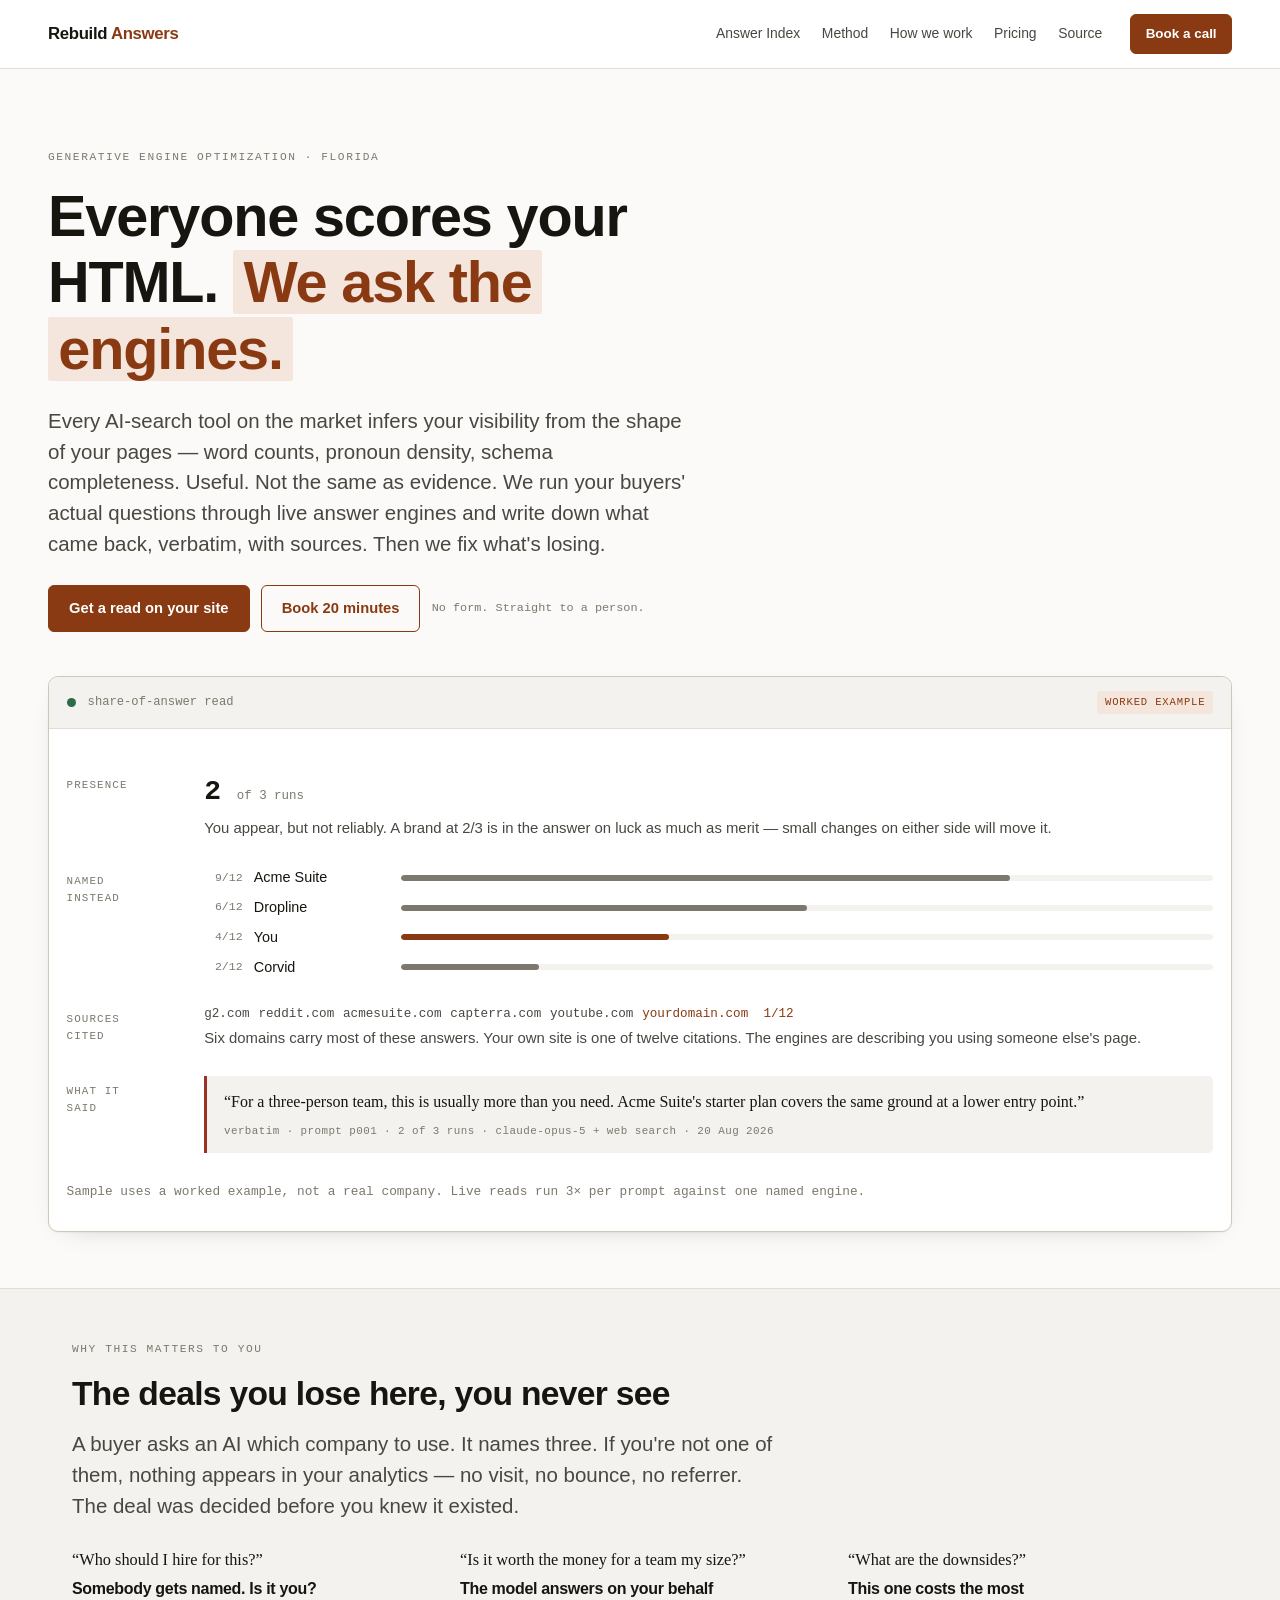
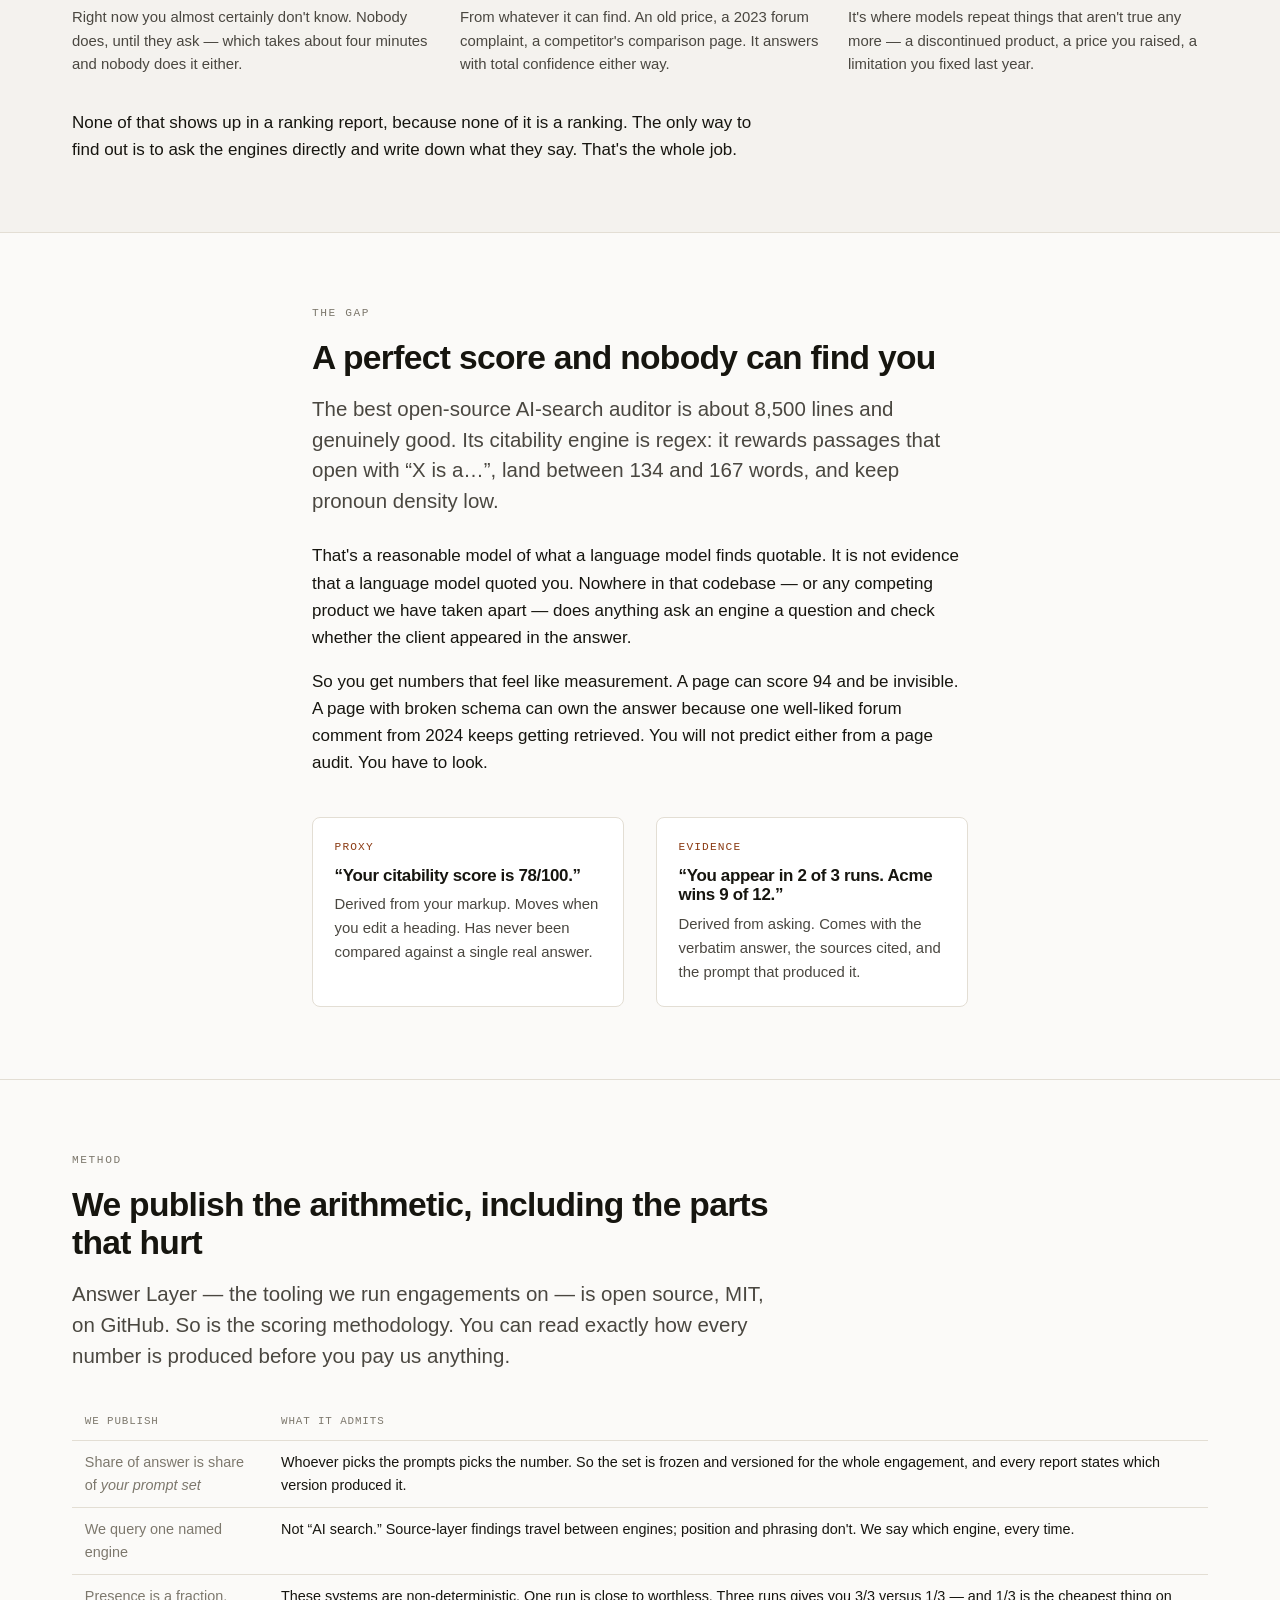
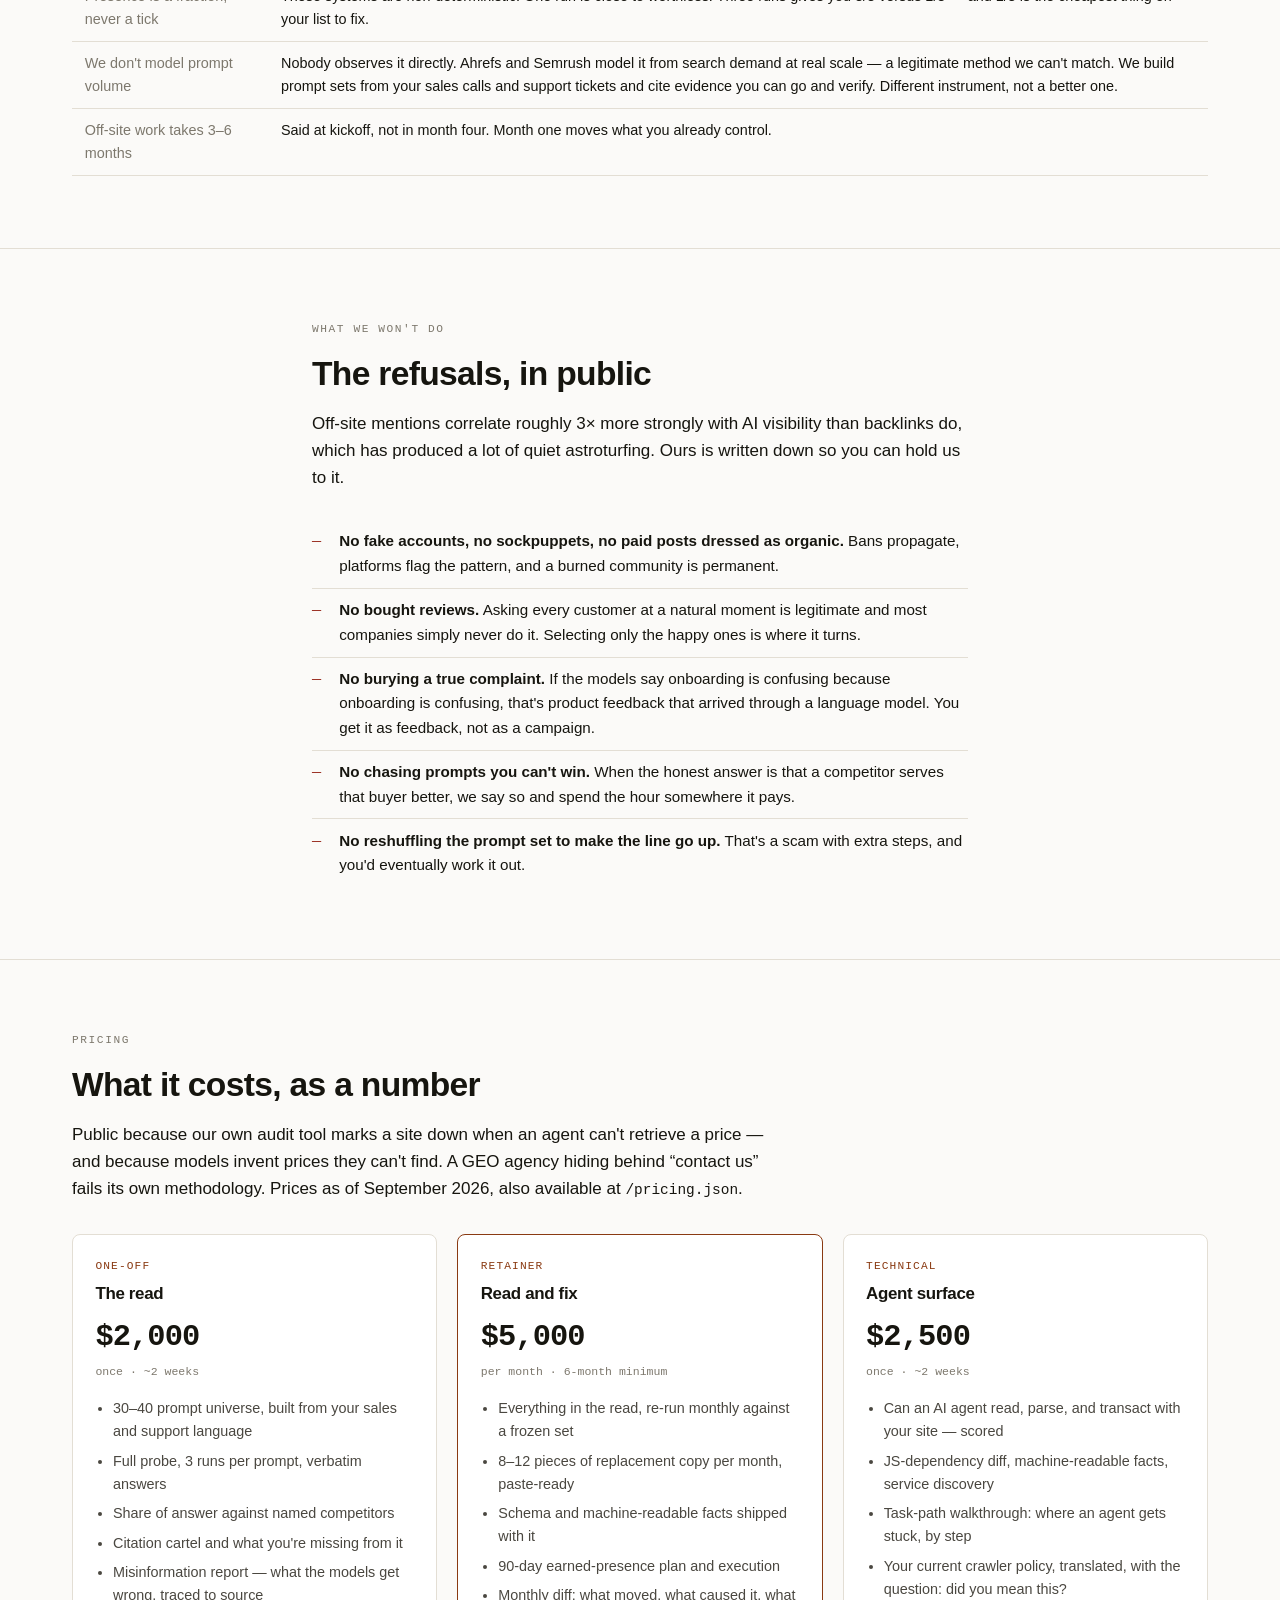
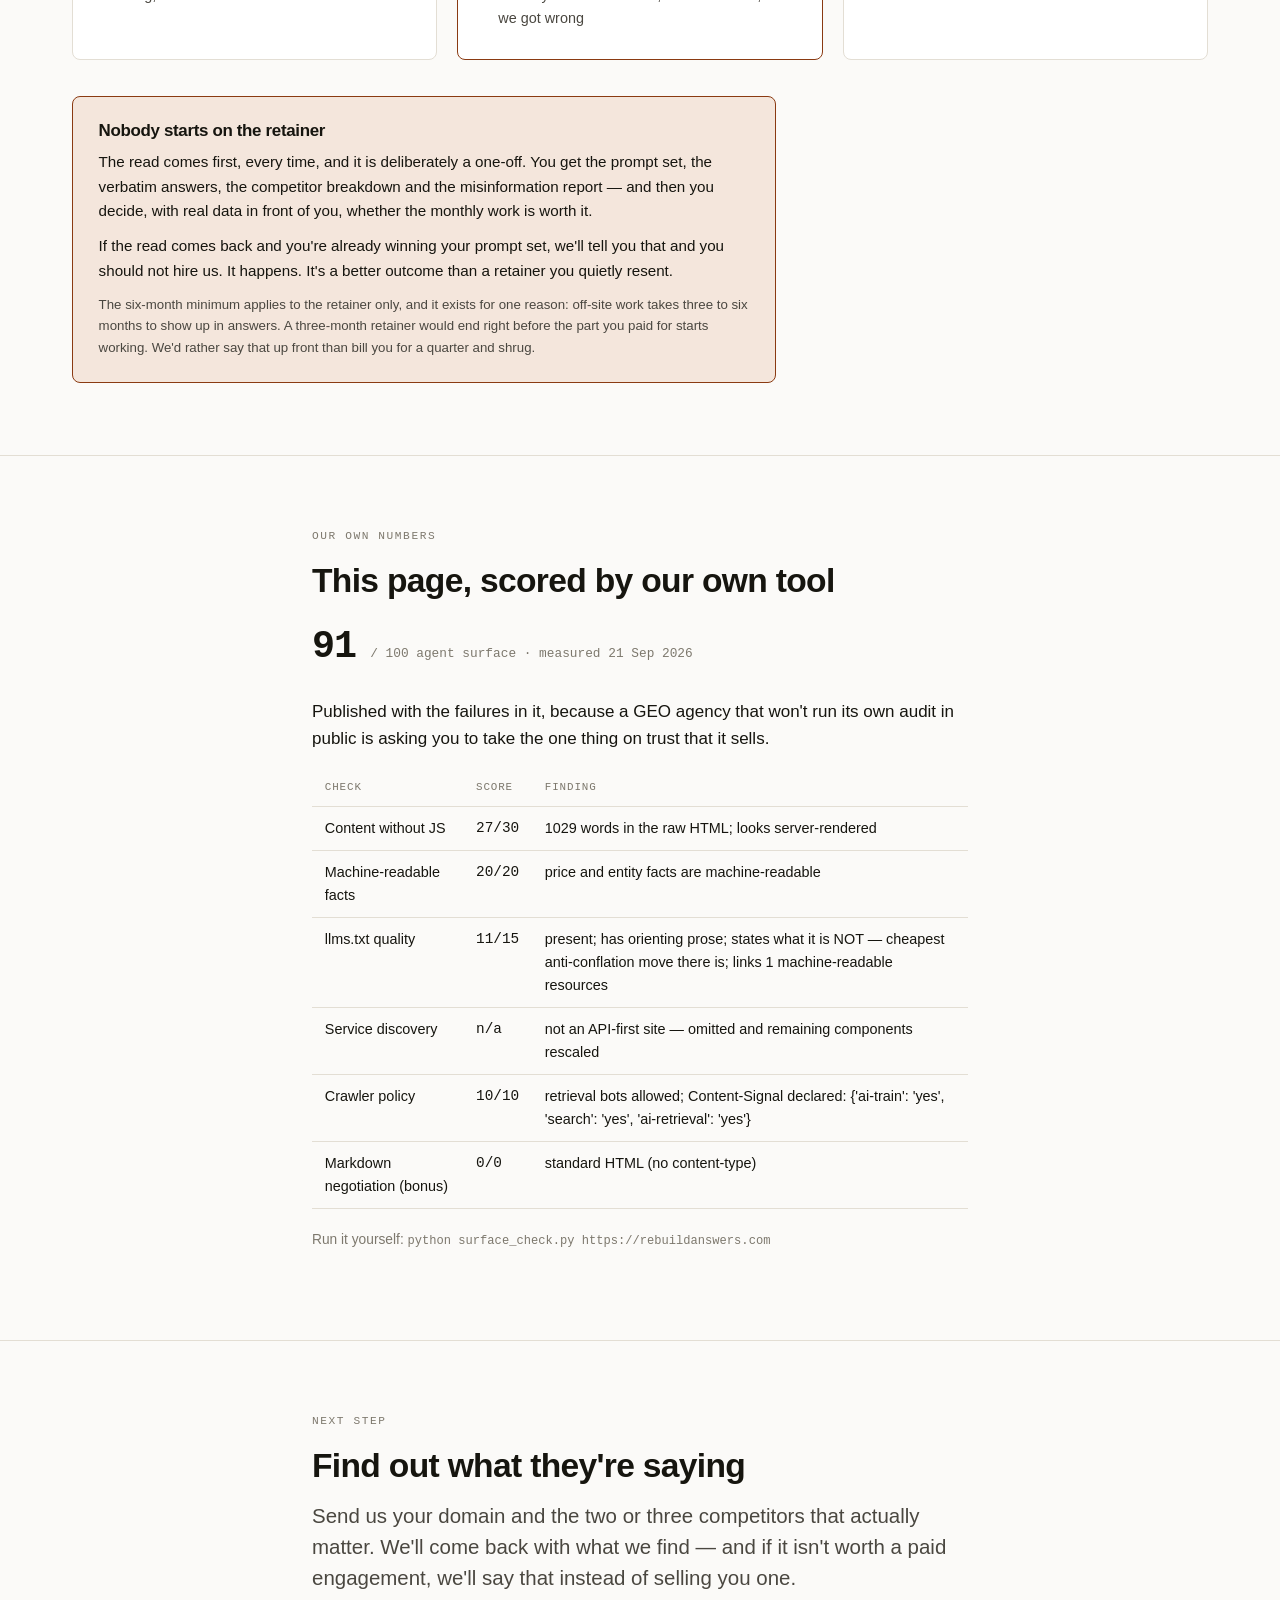
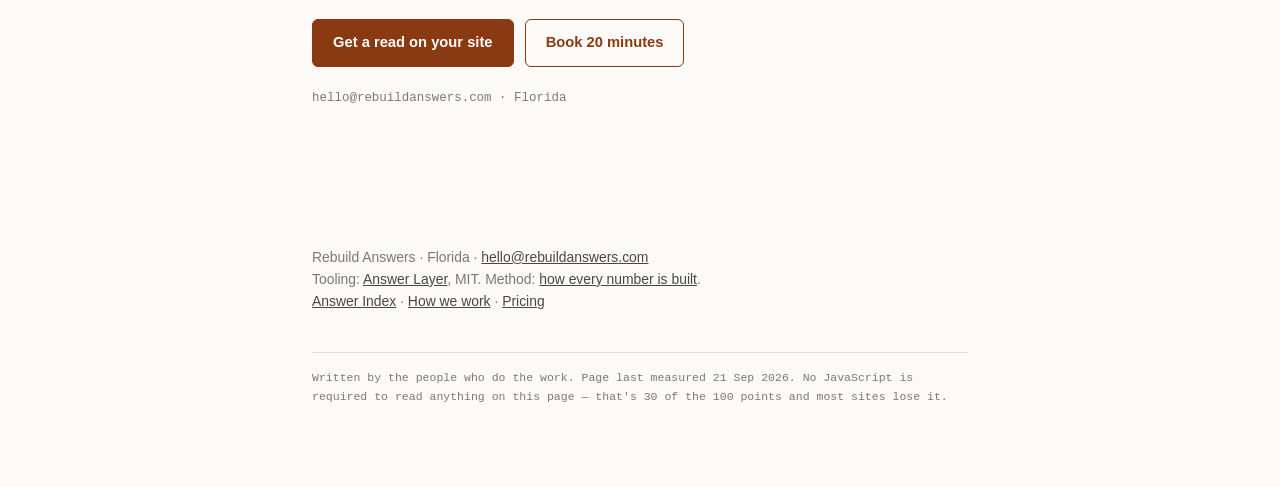
==== commit c6569f0c: "Add real booking/quote page, drop dead cal.com links, cut prices to round numbers - New site/book.ht" ====
--- a/site/index.html
+++ b/site/index.html
@@ -25,13 +25,13 @@
   "url":"https://rebuildanswers.com","email":"hello@rebuildanswers.com",
   "description":"Generative engine optimization measured against live AI answer engines rather than inferred from page structure.",
   "address":{"@type":"PostalAddress","addressRegion":"FL","addressCountry":"US"},
-  "sameAs":["https://github.com/rebuildanswers/answer-layer"]},
+  "sameAs":["https://github.com/rebuildanswers/rebuild-answers-"]},
  {"@type":"Service","name":"The read","provider":{"@id":"https://rebuildanswers.com/#org"},
-  "offers":{"@type":"Offer","price":"2400","priceCurrency":"USD","availability":"https://schema.org/InStock"}},
+  "offers":{"@type":"Offer","price":"2000","priceCurrency":"USD","availability":"https://schema.org/InStock"}},
  {"@type":"Service","name":"Read and fix","provider":{"@id":"https://rebuildanswers.com/#org"},
-  "offers":{"@type":"Offer","price":"5800","priceCurrency":"USD","availability":"https://schema.org/InStock"}},
+  "offers":{"@type":"Offer","price":"5000","priceCurrency":"USD","availability":"https://schema.org/InStock"}},
  {"@type":"Service","name":"Agent surface","provider":{"@id":"https://rebuildanswers.com/#org"},
-  "offers":{"@type":"Offer","price":"3200","priceCurrency":"USD","availability":"https://schema.org/InStock"}}
+  "offers":{"@type":"Offer","price":"2500","priceCurrency":"USD","availability":"https://schema.org/InStock"}}
 ]}
 </script>
 
@@ -40,11 +40,11 @@
 <body>
 
 <!-- ===================================================================
-     TWO PLACEHOLDERS TO SWAP BEFORE LAUNCH. Both repeat on every page.
-       1. BOOKING URL   — every "Book a call"/"Book 20 minutes" href.
-                          Currently a cal.com path that does NOT exist yet.
-       2. hello@rebuildanswers.com — must be a mailbox that actually receives mail.
-     The mailto CTAs work the moment #2 is real; #1 needs an account.
+     ONE PLACEHOLDER LEFT TO SWAP BEFORE LAUNCH. Repeats on every page.
+       hello@rebuildanswers.com — must be a mailbox that actually receives mail.
+     "Book a call"/"Book 20 minutes" now link to book.html, a request page
+     that needs no calendar account, instead of a cal.com URL that never
+     existed. Add a real scheduler there later if one goes live.
      To change the brand name or domain everywhere, run ./rename.sh
      =================================================================== -->
 <header>
@@ -55,9 +55,9 @@
       <a href="method.html">Method</a>
       <a href="work.html">How we work</a>
       <a href="pricing.html">Pricing</a>
-      <a href="https://github.com/rebuildanswers/answer-layer">Source</a>
+      <a href="https://github.com/rebuildanswers/rebuild-answers-">Source</a>
     </nav>
-    <a class="btn sm" href="https://cal.com/rebuildanswers/20min">Book a call</a>
+    <a class="btn sm" href="book.html">Book a call</a>
   </div>
 </header>
 
@@ -75,7 +75,7 @@
 
   <div class="btn-row">
     <a class="btn" href="mailto:hello@rebuildanswers.com?subject=Read%20request&amp;body=Domain%3A%20%0ACompetitors%20that%20matter%3A%20%0AWhat%20we%20sell%2C%20in%20a%20sentence%3A%20%0A">Get a read on your site</a>
-    <a class="btn ghost" href="https://cal.com/rebuildanswers/20min">Book 20 minutes</a>
+    <a class="btn ghost" href="book.html">Book 20 minutes</a>
     <span class="btn-note">No form. Straight to a person.</span>
   </div>
 
@@ -307,7 +307,7 @@
       <p style="margin-bottom:2rem">
         Public because our own audit tool marks a site down when an agent can't retrieve a
         price — and because models invent prices they can't find. A GEO agency hiding behind
-        “contact us” fails its own methodology. Prices as of August 2026, also available at
+        “contact us” fails its own methodology. Prices as of September 2026, also available at
         <code style="font-family:var(--mono);font-size:.85em">/pricing.json</code>.
       </p>
     </div>
@@ -316,7 +316,7 @@
       <div class="tier">
         <span class="kicker">One-off</span>
         <h3>The read</h3>
-        <div class="amt">$2,400</div>
+        <div class="amt">$2,000</div>
         <div class="per">once · ~2 weeks</div>
         <ul>
           <li>30–40 prompt universe, built from your sales and support language</li>
@@ -329,7 +329,7 @@
       <div class="tier mid">
         <span class="kicker">Retainer</span>
         <h3>Read and fix</h3>
-        <div class="amt">$5,800</div>
+        <div class="amt">$5,000</div>
         <div class="per">per month · 6-month minimum</div>
         <ul>
           <li>Everything in the read, re-run monthly against a frozen set</li>
@@ -342,7 +342,7 @@
       <div class="tier">
         <span class="kicker">Technical</span>
         <h3>Agent surface</h3>
-        <div class="amt">$3,200</div>
+        <div class="amt">$2,500</div>
         <div class="per">once · ~2 weeks</div>
         <ul>
           <li>Can an AI agent read, parse, and transact with your site — scored</li>
@@ -420,7 +420,7 @@
     </p>
     <div class="btn-row">
       <a class="btn" href="mailto:hello@rebuildanswers.com?subject=Read%20request&amp;body=Domain%3A%20%0ACompetitors%20that%20matter%3A%20%0AWhat%20we%20sell%2C%20in%20a%20sentence%3A%20%0A">Get a read on your site</a>
-      <a class="btn ghost" href="https://cal.com/rebuildanswers/20min">Book 20 minutes</a>
+      <a class="btn ghost" href="book.html">Book 20 minutes</a>
     </div>
     <p class="mono-sm" style="margin-top:1.4rem">
       hello@rebuildanswers.com · Florida
@@ -434,7 +434,7 @@
   <div class="wrap narrow">
     <p>
       Rebuild Answers · Florida · <a href="mailto:hello@rebuildanswers.com">hello@rebuildanswers.com</a><br>
-      Tooling: <a href="https://github.com/rebuildanswers/answer-layer">Answer Layer</a>, MIT.
+      Tooling: <a href="https://github.com/rebuildanswers/rebuild-answers-">Answer Layer</a>, MIT.
       Method: <a href="method.html">how every number is built</a>.<br>
       <a href="answer-index.html">Answer Index</a> ·
       <a href="work.html">How we work</a> ·
